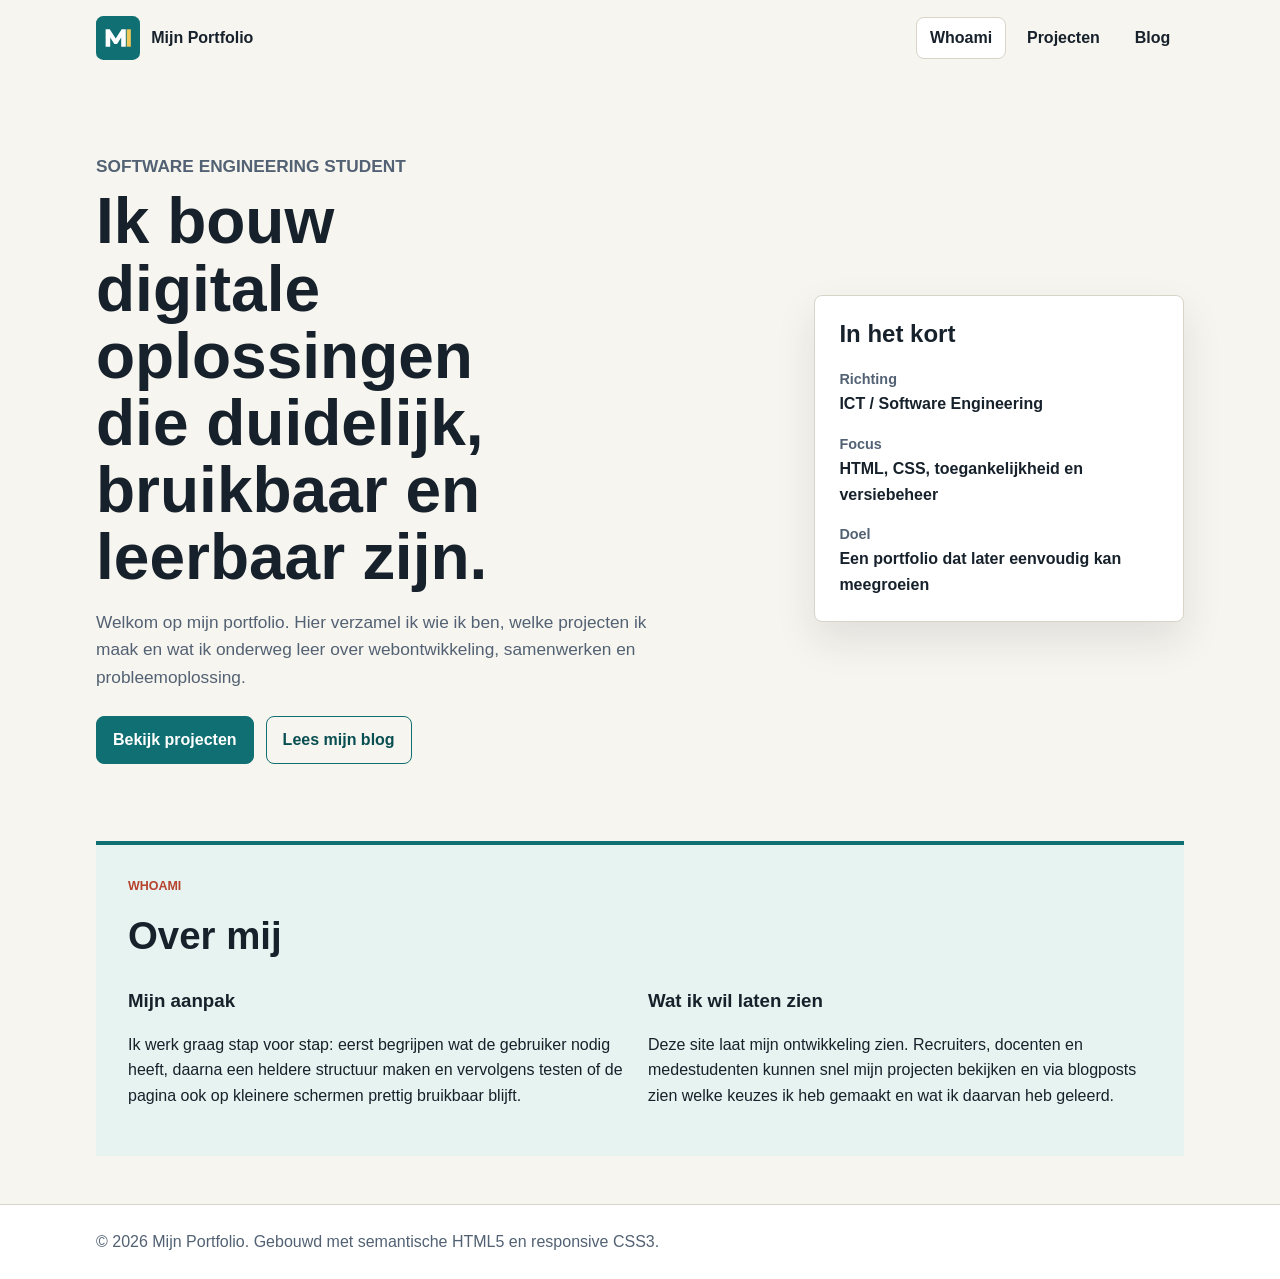
==== index.html @ 1630dc41 "website gemaakt met css" ====
<!doctype html>
<html lang="nl">
  <head>
    <meta charset="utf-8">
    <meta name="viewport" content="width=device-width, initial-scale=1">
    <meta
      name="description"
      content="Persoonlijke portfoliosite met profiel, projecten en blogoverzicht."
    >
    <title>Whoami | Portfolio</title>
    <link rel="stylesheet" href="assets/css/styles.css">
  </head>
  <body>
    <header class="site-header">
      <a class="brand" href="index.html" aria-label="Naar de whoami-pagina">
        <img src="assets/img/portfolio-mark.svg" alt="Portfolio monogram" width="44" height="44">
        <span>Mijn Portfolio</span>
      </a>

      <nav class="site-nav" aria-label="Hoofdnavigatie">
        <ul>
          <li><a href="index.html" aria-current="page">Whoami</a></li>
          <li><a href="projecten.html">Projecten</a></li>
          <li><a href="blog.html">Blog</a></li>
        </ul>
      </nav>
    </header>

    <main>
      <section class="intro-section" aria-labelledby="intro-title">
        <div class="intro-copy">
          <p class="eyebrow">Software engineering student</p>
          <h1 id="intro-title">Ik bouw digitale oplossingen die duidelijk, bruikbaar en leerbaar zijn.</h1>
          <p>
            Welkom op mijn portfolio. Hier verzamel ik wie ik ben, welke projecten ik
            maak en wat ik onderweg leer over webontwikkeling, samenwerken en
            probleemoplossing.
          </p>
          <div class="intro-actions" aria-label="Belangrijke links">
            <a class="button primary" href="projecten.html">Bekijk projecten</a>
            <a class="button secondary" href="blog.html">Lees mijn blog</a>
          </div>
        </div>

        <aside class="profile-panel" aria-label="Korte profielgegevens">
          <h2>In het kort</h2>
          <dl>
            <div>
              <dt>Richting</dt>
              <dd>ICT / Software Engineering</dd>
            </div>
            <div>
              <dt>Focus</dt>
              <dd>HTML, CSS, toegankelijkheid en versiebeheer</dd>
            </div>
            <div>
              <dt>Doel</dt>
              <dd>Een portfolio dat later eenvoudig kan meegroeien</dd>
            </div>
          </dl>
        </aside>
      </section>

      <section class="content-band" aria-labelledby="about-title">
        <div class="section-heading">
          <p class="eyebrow">Whoami</p>
          <h2 id="about-title">Over mij</h2>
        </div>
        <div class="two-column">
          <article>
            <h3>Mijn aanpak</h3>
            <p>
              Ik werk graag stap voor stap: eerst begrijpen wat de gebruiker nodig
              heeft, daarna een heldere structuur maken en vervolgens testen of de
              pagina ook op kleinere schermen prettig bruikbaar blijft.
            </p>
          </article>
          <article>
            <h3>Wat ik wil laten zien</h3>
            <p>
              Deze site laat mijn ontwikkeling zien. Recruiters, docenten en
              medestudenten kunnen snel mijn projecten bekijken en via blogposts zien
              welke keuzes ik heb gemaakt en wat ik daarvan heb geleerd.
            </p>
          </article>
        </div>
      </section>
    </main>

    <footer class="site-footer">
      <p>&copy; 2026 Mijn Portfolio. Gebouwd met semantische HTML5 en responsive CSS3.</p>
    </footer>
  </body>
</html>
---- assets/css/styles.css ----
:root {
  color-scheme: light;
  --color-ink: #17212b;
  --color-muted: #526173;
  --color-page: #f7f5ef;
  --color-surface: #ffffff;
  --color-line: #d8d4c8;
  --color-primary: #0f6f72;
  --color-primary-dark: #094f52;
  --color-accent: #b6422f;
  --color-soft: #e7f3f0;
  --shadow-soft: 0 18px 40px rgb(23 33 43 / 10%);
  --radius: 8px;
  --max-width: 1120px;
}

* {
  box-sizing: border-box;
}

body {
  margin: 0;
  color: var(--color-ink);
  background: var(--color-page);
  font-family: Arial, Helvetica, sans-serif;
  line-height: 1.6;
}

img {
  display: block;
  max-width: 100%;
}

a {
  color: var(--color-primary-dark);
  text-decoration-thickness: 0.08em;
  text-underline-offset: 0.22em;
}

a:focus-visible,
button:focus-visible {
  outline: 3px solid var(--color-accent);
  outline-offset: 4px;
}

.site-header {
  display: flex;
  align-items: center;
  justify-content: space-between;
  gap: 1rem;
  max-width: var(--max-width);
  margin: 0 auto;
  padding: 1rem;
}

.brand {
  display: inline-flex;
  align-items: center;
  gap: 0.7rem;
  color: var(--color-ink);
  font-weight: 700;
  text-decoration: none;
}

.brand img {
  width: 2.75rem;
  height: 2.75rem;
}

.site-nav ul {
  display: flex;
  flex-wrap: wrap;
  justify-content: flex-end;
  gap: 0.45rem;
  margin: 0;
  padding: 0;
  list-style: none;
}

.site-nav a {
  display: inline-block;
  min-height: 2.5rem;
  padding: 0.48rem 0.8rem;
  border: 1px solid transparent;
  border-radius: var(--radius);
  color: var(--color-ink);
  font-weight: 700;
  text-decoration: none;
}

.site-nav a:hover,
.site-nav a[aria-current="page"] {
  border-color: var(--color-line);
  background: var(--color-surface);
}

main {
  max-width: var(--max-width);
  margin: 0 auto;
  padding: 0 1rem 3rem;
}

.intro-section,
.page-heading {
  display: grid;
  gap: 2rem;
  padding: clamp(2rem, 6vw, 5rem) 0;
}

.intro-section {
  grid-template-columns: minmax(0, 1.3fr) minmax(280px, 0.7fr);
  align-items: center;
}

.intro-copy h1,
.page-heading h1 {
  max-width: 12ch;
  margin: 0;
  font-size: clamp(2.25rem, 4rem, 4.75rem);
  line-height: 1.05;
}

.intro-copy p,
.page-heading p {
  max-width: 62ch;
  color: var(--color-muted);
  font-size: 1.08rem;
}

.eyebrow,
.tag,
.post-date {
  margin: 0 0 0.5rem;
  color: var(--color-accent);
  font-size: 0.78rem;
  font-weight: 800;
  letter-spacing: 0;
  text-transform: uppercase;
}

.intro-actions {
  display: flex;
  flex-wrap: wrap;
  gap: 0.75rem;
  margin-top: 1.5rem;
}

.button {
  display: inline-flex;
  align-items: center;
  justify-content: center;
  min-height: 2.75rem;
  padding: 0.65rem 1rem;
  border: 1px solid var(--color-primary);
  border-radius: var(--radius);
  font-weight: 800;
  text-decoration: none;
}

.button.primary {
  color: #ffffff;
  background: var(--color-primary);
}

.button.primary:hover {
  background: var(--color-primary-dark);
}

.button.secondary {
  color: var(--color-primary-dark);
  background: transparent;
}

.profile-panel,
.card,
.post-preview {
  border: 1px solid var(--color-line);
  border-radius: var(--radius);
  background: var(--color-surface);
  box-shadow: var(--shadow-soft);
}

.profile-panel {
  padding: 1.5rem;
}

.profile-panel h2,
.card h2,
.post-preview h2,
.two-column h3 {
  margin-top: 0;
  line-height: 1.2;
}

.profile-panel dl {
  display: grid;
  gap: 1rem;
  margin: 0;
}

.profile-panel dt {
  color: var(--color-muted);
  font-size: 0.9rem;
  font-weight: 700;
}

.profile-panel dd {
  margin: 0;
  font-weight: 700;
}

.content-band {
  padding: 2rem;
  border-top: 4px solid var(--color-primary);
  background: var(--color-soft);
}

.section-heading {
  margin-bottom: 1.5rem;
}

.section-heading h2 {
  margin: 0;
  font-size: clamp(1.7rem, 3vw, 2.5rem);
}

.two-column,
.card-grid {
  display: grid;
  grid-template-columns: repeat(2, minmax(0, 1fr));
  gap: 1rem;
}

.card-grid {
  grid-template-columns: repeat(3, minmax(0, 1fr));
}

.card {
  display: flex;
  flex-direction: column;
  min-height: 18rem;
  padding: 1.25rem;
}

.card p {
  color: var(--color-muted);
}

.meta-list {
  margin: auto 0 0;
  padding-left: 1.2rem;
}

.post-list {
  display: grid;
  gap: 1rem;
}

.post-preview {
  display: grid;
  grid-template-columns: minmax(14rem, 0.6fr) minmax(0, 1fr) auto;
  align-items: center;
  gap: 1rem;
  padding: 1.25rem;
}

.post-preview p {
  margin: 0;
  color: var(--color-muted);
}

.post-preview a {
  font-weight: 800;
  white-space: nowrap;
}

.site-footer {
  border-top: 1px solid var(--color-line);
  color: var(--color-muted);
  background: var(--color-surface);
}

.site-footer p {
  max-width: var(--max-width);
  margin: 0 auto;
  padding: 1.5rem 1rem;
}

@media (max-width: 768px) {
  .site-header,
  .intro-section,
  .post-preview {
    grid-template-columns: 1fr;
  }

  .site-header {
    display: grid;
    align-items: start;
  }

  .site-nav ul {
    justify-content: flex-start;
  }

  .intro-copy h1,
  .page-heading h1 {
    max-width: 14ch;
    font-size: 2.7rem;
  }

  .card-grid,
  .two-column {
    grid-template-columns: 1fr;
  }

  .post-preview a {
    white-space: normal;
  }
}

@media (max-width: 480px) {
  .site-header,
  main {
    padding-inline: 0.75rem;
  }

  .brand span {
    font-size: 0.95rem;
  }

  .site-nav a {
    padding-inline: 0.62rem;
  }

  .intro-copy h1,
  .page-heading h1 {
    font-size: 2.2rem;
  }

  .content-band {
    padding: 1.25rem;
  }
}
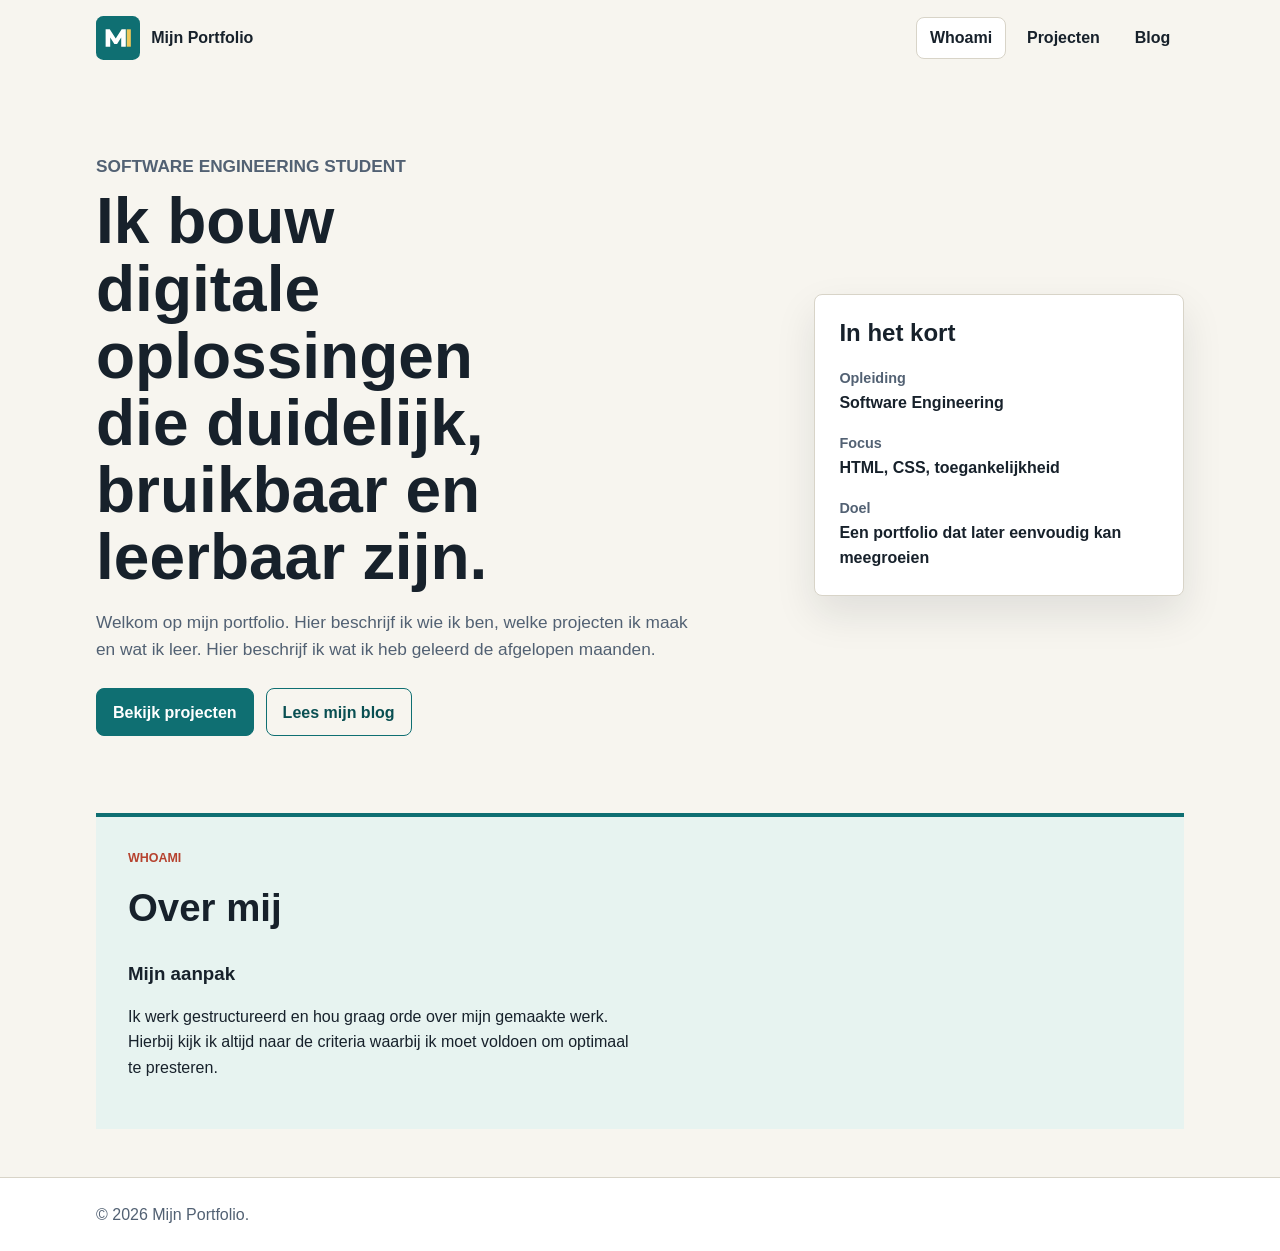
==== commit 14418a6e: "commit" ====
--- a/index.html
+++ b/index.html
@@ -32,9 +32,8 @@
           <p class="eyebrow">Software engineering student</p>
           <h1 id="intro-title">Ik bouw digitale oplossingen die duidelijk, bruikbaar en leerbaar zijn.</h1>
           <p>
-            Welkom op mijn portfolio. Hier verzamel ik wie ik ben, welke projecten ik
-            maak en wat ik onderweg leer over webontwikkeling, samenwerken en
-            probleemoplossing.
+            Welkom op mijn portfolio. Hier beschrijf ik wie ik ben, welke projecten ik maak en wat ik leer.
+            Hier beschrijf ik wat ik heb geleerd de afgelopen maanden.
           </p>
           <div class="intro-actions" aria-label="Belangrijke links">
             <a class="button primary" href="projecten.html">Bekijk projecten</a>
@@ -46,12 +45,12 @@
           <h2>In het kort</h2>
           <dl>
             <div>
-              <dt>Richting</dt>
-              <dd>ICT / Software Engineering</dd>
+              <dt>Opleiding</dt>
+              <dd>Software Engineering</dd>
             </div>
             <div>
               <dt>Focus</dt>
-              <dd>HTML, CSS, toegankelijkheid en versiebeheer</dd>
+              <dd>HTML, CSS, toegankelijkheid</dd>
             </div>
             <div>
               <dt>Doel</dt>
@@ -70,17 +69,7 @@
           <article>
             <h3>Mijn aanpak</h3>
             <p>
-              Ik werk graag stap voor stap: eerst begrijpen wat de gebruiker nodig
-              heeft, daarna een heldere structuur maken en vervolgens testen of de
-              pagina ook op kleinere schermen prettig bruikbaar blijft.
-            </p>
-          </article>
-          <article>
-            <h3>Wat ik wil laten zien</h3>
-            <p>
-              Deze site laat mijn ontwikkeling zien. Recruiters, docenten en
-              medestudenten kunnen snel mijn projecten bekijken en via blogposts zien
-              welke keuzes ik heb gemaakt en wat ik daarvan heb geleerd.
+              Ik werk gestructureerd en hou graag orde over mijn gemaakte werk. Hierbij kijk ik altijd naar de criteria waarbij ik moet voldoen om optimaal te presteren.
             </p>
           </article>
         </div>
@@ -88,7 +77,7 @@
     </main>
 
     <footer class="site-footer">
-      <p>&copy; 2026 Mijn Portfolio. Gebouwd met semantische HTML5 en responsive CSS3.</p>
+      <p>&copy; 2026 Mijn Portfolio.</p>
     </footer>
   </body>
 </html>
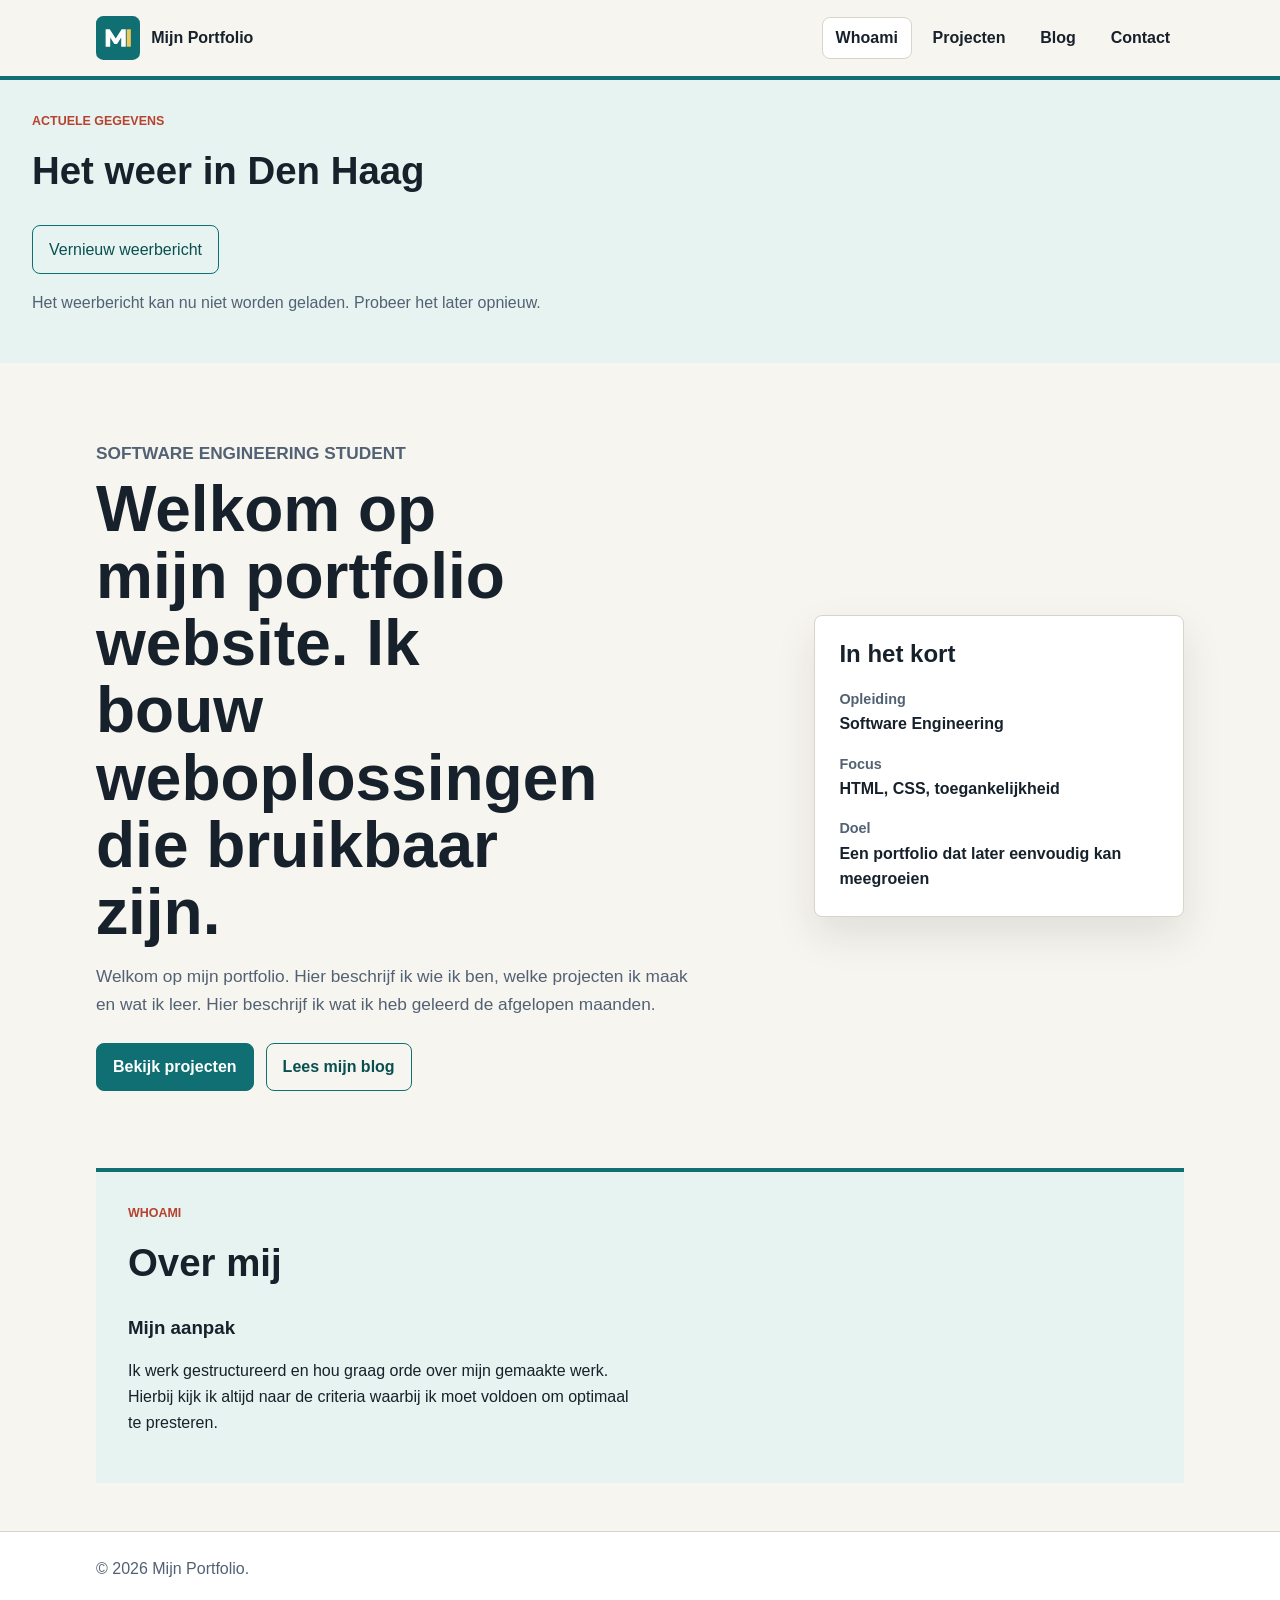
==== commit 7d0a413b: "Opdracht 2" ====
--- a/index.html
+++ b/index.html
@@ -1,6 +1,7 @@
 <!doctype html>
 <html lang="nl">
   <head>
+    <script src="assets/js/weerbericht.js" defer></script>
     <meta charset="utf-8">
     <meta name="viewport" content="width=device-width, initial-scale=1">
     <meta
@@ -22,15 +23,33 @@
           <li><a href="index.html" aria-current="page">Whoami</a></li>
           <li><a href="projecten.html">Projecten</a></li>
           <li><a href="blog.html">Blog</a></li>
+          <li><a href="contact.html">Contact</a></li>
         </ul>
       </nav>
     </header>
+
+    <section class="content-band" aria-labelledby="weather-title">
+  <div class="section-heading">
+    <p class="eyebrow">Actuele gegevens</p>
+    <h2 id="weather-title">Het weer in Den Haag</h2>
+  </div>
+
+  <button id="refresh-weather" class="button secondary" type="button">
+    Vernieuw weerbericht
+  </button>
+
+  <p id="weather-status" role="status" aria-live="polite">
+    Weerbericht wordt geladen.
+  </p>
+
+  <div id="weather-result"></div>
+</section>
 
     <main>
       <section class="intro-section" aria-labelledby="intro-title">
         <div class="intro-copy">
           <p class="eyebrow">Software engineering student</p>
-          <h1 id="intro-title">Ik bouw digitale oplossingen die duidelijk, bruikbaar en leerbaar zijn.</h1>
+          <h1 id="intro-title">Welkom op mijn portfolio website. Ik bouw weboplossingen die bruikbaar zijn.</h1>
           <p>
             Welkom op mijn portfolio. Hier beschrijf ik wie ik ben, welke projecten ik maak en wat ik leer.
             Hier beschrijf ik wat ik heb geleerd de afgelopen maanden.
--- a/assets/css/styles.css
+++ b/assets/css/styles.css
@@ -286,6 +286,96 @@
   padding: 1.5rem 1rem;
 }
 
+.project-controls {
+  display: flex;
+  flex-wrap: wrap;
+  align-items: end;
+  gap: 1rem 2rem;
+  margin-bottom: 1rem;
+  padding: 1.25rem;
+  border: 1px solid var(--color-line);
+  border-radius: var(--radius);
+  background: var(--color-surface);
+}
+
+.project-controls h2 {
+  margin-top: 0;
+  font-size: 1.3rem;
+}
+
+.project-controls label,
+.form-field label {
+  display: block;
+  margin-bottom: 0.4rem;
+  font-weight: 700;
+}
+
+.project-controls select,
+.form-field input,
+.form-field textarea {
+  width: 100%;
+  padding: 0.7rem;
+  border: 1px solid var(--color-line);
+  border-radius: var(--radius);
+  color: var(--color-ink);
+  background: var(--color-surface);
+  font: inherit;
+}
+
+.form-field textarea {
+  resize: vertical;
+}
+
+.project-controls select:focus-visible,
+.form-field input:focus-visible,
+.form-field textarea:focus-visible {
+  outline: 3px solid var(--color-accent);
+  outline-offset: 3px;
+}
+
+#project-count {
+  margin: 0 0 1rem;
+  color: var(--color-muted);
+  font-weight: 700;
+}
+
+.contact-form {
+  display: grid;
+  gap: 1.25rem;
+  max-width: 45rem;
+}
+
+.form-field {
+  display: grid;
+}
+
+.form-error {
+  margin: 0.4rem 0 0;
+  color: #9f1d1d;
+  font-weight: 700;
+}
+
+.form-status {
+  margin: 0;
+  font-weight: 700;
+}
+
+#weather-status {
+  margin-top: 1rem;
+  color: var(--color-muted);
+}
+
+#weather-result p {
+  margin-bottom: 0;
+  font-size: 1.1rem;
+  font-weight: 700;
+}
+
+button.button {
+  cursor: pointer;
+  font: inherit;
+}
+
 @media (max-width: 768px) {
   .site-header,
   .intro-section,
